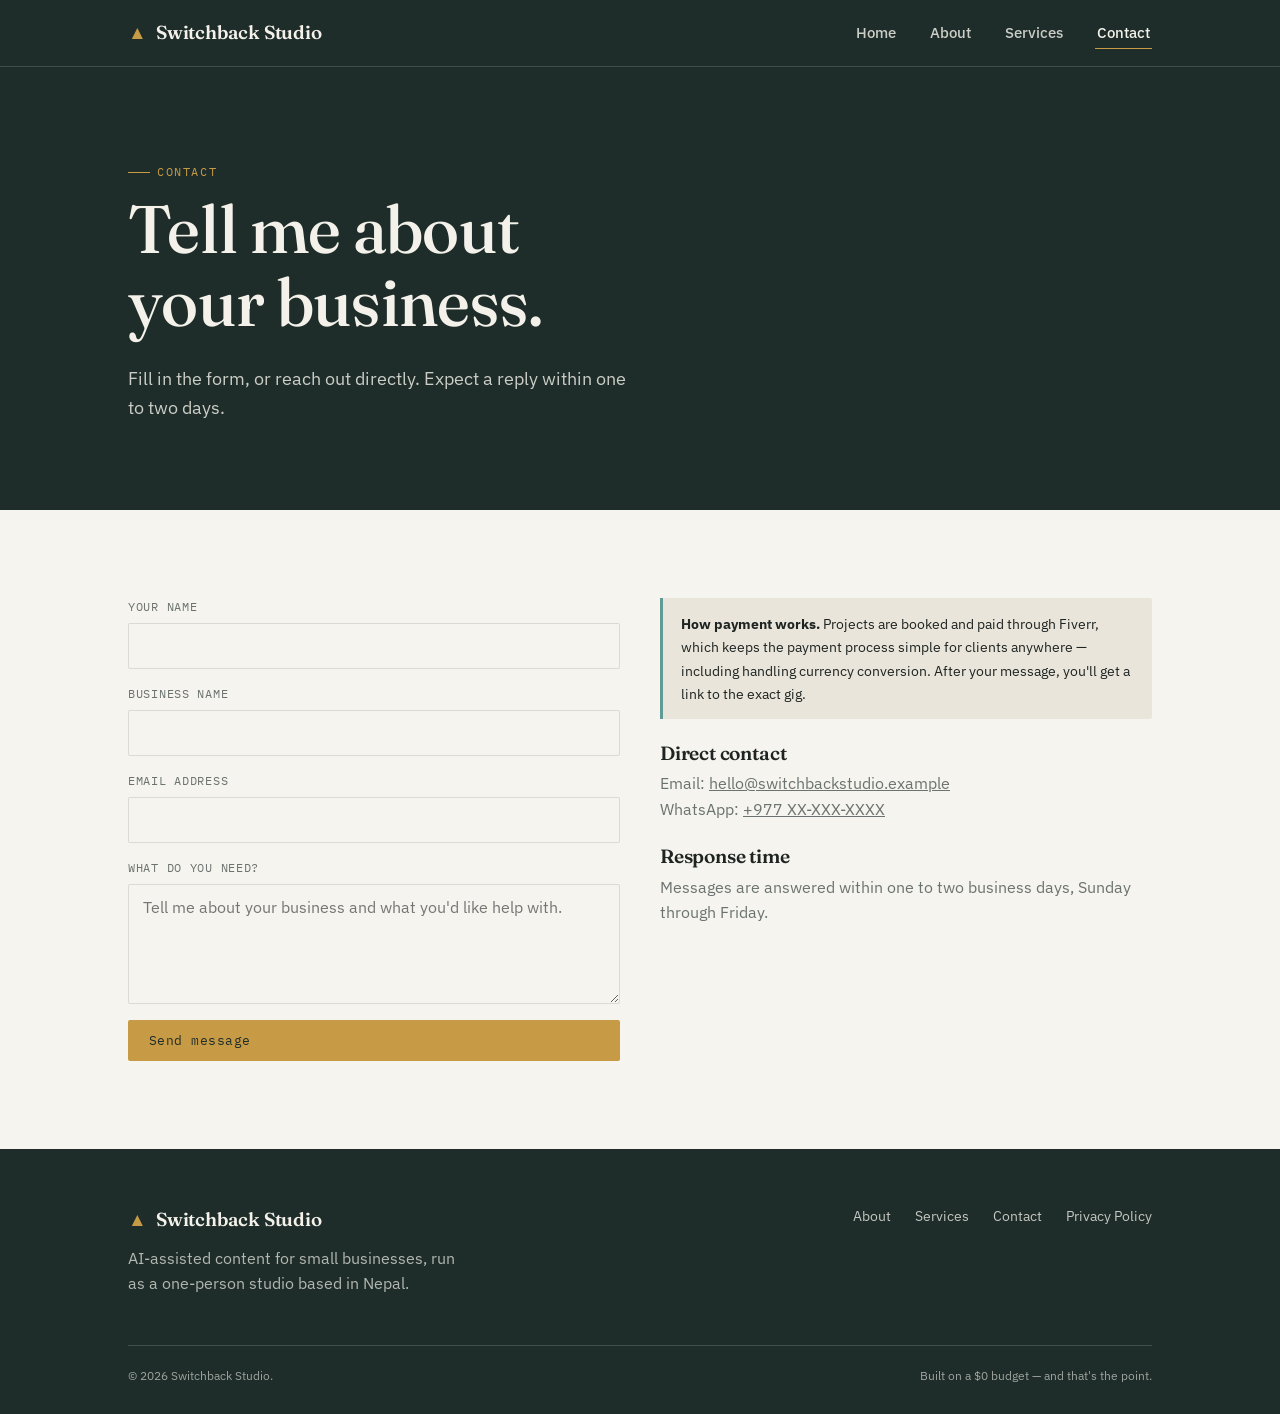
==== contact.html @ 85f3b427 "Add files via upload" ====
<!doctype html>
<html lang="en">
<head>
<meta charset="UTF-8">
<meta name="viewport" content="width=device-width, initial-scale=1">
<title>Contact — Switchback Studio</title>
<meta name="description" content="Get in touch with Switchback Studio about a Content Basecamp or Caption Sprint.">
<link rel="stylesheet" href="style.css">
</head>
<body>

<header class="site">
  <nav class="nav">
    <a href="index.html" class="brand"><span class="mark">▲</span> Switchback Studio</a>
    <button class="nav-toggle" aria-label="Open menu" aria-expanded="false">☰</button>
    <ul class="nav-links">
      <li><a href="index.html">Home</a></li>
      <li><a href="about.html">About</a></li>
      <li><a href="services.html">Services</a></li>
      <li><a href="contact.html" aria-current="page">Contact</a></li>
    </ul>
  </nav>
</header>

<section class="hero" style="padding-bottom:70px;">
  <div class="wrap">
    <p class="eyebrow">Contact</p>
    <h1>Tell me about<br>your business.</h1>
    <p class="lead">Fill in the form, or reach out directly. Expect a reply within one to two days.</p>
  </div>
</section>

<section>
  <div class="wrap">
    <div class="grid-2">
      <div>
        <!--
          STEP-BY-STEP TO MAKE THIS FORM WORK (free, no code):
          1. Go to formspree.io and create a free account.
          2. Click "New Form", name it "Switchback contact", copy the
             endpoint URL it gives you (looks like
             https://formspree.io/f/xxxxxxxx).
          3. Replace YOUR_FORM_ID below with the part after /f/.
          4. Save and re-upload this file. Submissions will arrive at
             the email you signed up with — no server needed.
        -->
        <form class="stack" action="https://formspree.io/f/YOUR_FORM_ID" method="POST">
          <div class="field">
            <label for="name">Your name</label>
            <input type="text" id="name" name="name" required>
          </div>
          <div class="field">
            <label for="business">Business name</label>
            <input type="text" id="business" name="business">
          </div>
          <div class="field">
            <label for="cemail">Email address</label>
            <input type="email" id="cemail" name="email" required>
          </div>
          <div class="field">
            <label for="msg">What do you need?</label>
            <textarea id="msg" name="message" placeholder="Tell me about your business and what you'd like help with." required></textarea>
          </div>
          <button type="submit" class="btn btn-primary">Send message</button>
        </form>
      </div>
      <div>
        <div class="note-box" style="margin-bottom:24px;">
          <strong>How payment works.</strong> Projects are booked and paid through Fiverr, which keeps the payment process simple for clients anywhere — including handling currency conversion. After your message, you'll get a link to the exact gig.
        </div>
        <h3>Direct contact</h3>
        <p class="muted">Email: <a href="mailto:hello@switchbackstudio.example">hello@switchbackstudio.example</a><br>
        WhatsApp: <a href="https://wa.me/977XXXXXXXXX">+977 XX-XXX-XXXX</a></p>
        <h3 style="margin-top:24px;">Response time</h3>
        <p class="muted">Messages are answered within one to two business days, Sunday through Friday.</p>
      </div>
    </div>
  </div>
</section>

<footer class="site">
  <div class="wrap">
    <div class="foot-grid">
      <div>
        <p class="brand" style="margin-bottom:10px;"><span class="mark">▲</span> Switchback Studio</p>
        <p class="muted" style="max-width:34ch; color:var(--snow); opacity:.7;">AI-assisted content for small businesses, run as a one-person studio based in Nepal.</p>
      </div>
      <ul class="foot-links">
        <li><a href="about.html">About</a></li>
        <li><a href="services.html">Services</a></li>
        <li><a href="contact.html">Contact</a></li>
        <li><a href="privacy.html">Privacy Policy</a></li>
      </ul>
    </div>
    <div class="foot-bottom">
      <span>© 2026 Switchback Studio.</span>
      <span>Built on a $0 budget — and that's the point.</span>
    </div>
  </div>
</footer>

<script src="script.js"></script>
</body>
</html>
---- style.css ----
/* ============================================================
   SWITCHBACK STUDIO — shared stylesheet
   Token system:
   Color   — Spruce #1E2D2A (dark) / Fog #E9E5DA / Paper #F6F4EE /
             Glacier #5E9C95 / Brass #C79A45 / Mist #6B7370 / Snow #F3F1EA
   Type    — Display: Fraunces (serif, optical) · Body: IBM Plex Sans ·
             Utility/labels: IBM Plex Mono
   Motif   — the "elevation line": a thin trail-profile rule used as
             section divider, process tracker, and hero backdrop.
   ============================================================ */

@import url('https://fonts.googleapis.com/css2?family=Fraunces:ital,opsz,wght@0,9..144,300;0,9..144,500;0,9..144,600;1,9..144,500&family=IBM+Plex+Sans:wght@400;500;600&family=IBM+Plex+Mono:wght@400;500&display=swap');

:root{
  --spruce:#1E2D2A;
  --spruce-soft:#28403A;
  --fog:#E9E5DA;
  --paper:#F6F4EE;
  --glacier:#5E9C95;
  --brass:#C79A45;
  --mist:#6B7370;
  --snow:#F3F1EA;
  --ink:#1E2422;
  --line:rgba(30,36,34,0.12);
  --line-dark:rgba(243,241,234,0.16);
  --radius:2px;
  --maxw:1080px;
}

*,*::before,*::after{box-sizing:border-box;}
html{scroll-behavior:smooth;}
body{
  margin:0;
  font-family:'IBM Plex Sans',system-ui,sans-serif;
  color:var(--ink);
  background:var(--paper);
  line-height:1.6;
  -webkit-font-smoothing:antialiased;
}
h1,h2,h3{
  font-family:'Fraunces',serif;
  font-weight:600;
  line-height:1.08;
  margin:0 0 .4em;
  letter-spacing:-.01em;
}
h1{font-size:clamp(2.4rem,5.5vw,4.2rem); font-weight:500;}
h2{font-size:clamp(1.7rem,3.4vw,2.5rem);}
h3{font-size:1.2rem; font-weight:600;}
p{margin:0 0 1em; color:var(--ink);}
a{color:inherit;}
.eyebrow{
  font-family:'IBM Plex Mono',monospace;
  font-size:.72rem;
  letter-spacing:.14em;
  text-transform:uppercase;
  color:var(--brass);
  display:flex;
  align-items:center;
  gap:.6em;
  margin-bottom:1em;
}
.eyebrow::before{content:"";width:22px;height:1px;background:var(--brass);display:inline-block;}
.muted{color:var(--mist);}
.wrap{max-width:var(--maxw); margin:0 auto; padding:0 28px;}
section{padding:88px 0;}
@media(max-width:700px){section{padding:56px 0;}}

img{max-width:100%;display:block;}
.visually-hidden{position:absolute;width:1px;height:1px;overflow:hidden;clip:rect(0 0 0 0);}

/* ---------- Buttons ---------- */
.btn{
  display:inline-flex;
  align-items:center;
  gap:.5em;
  font-family:'IBM Plex Mono',monospace;
  font-size:.82rem;
  letter-spacing:.04em;
  text-decoration:none;
  padding:.85em 1.5em;
  border-radius:var(--radius);
  border:1px solid transparent;
  cursor:pointer;
  transition:transform .15s ease, background .15s ease, color .15s ease, border-color .15s ease;
}
.btn:hover{transform:translateY(-1px);}
.btn-primary{background:var(--brass); color:var(--spruce);}
.btn-primary:hover{background:#d6a957;}
.btn-ghost-dark{border-color:var(--line-dark); color:var(--snow);}
.btn-ghost-dark:hover{background:rgba(243,241,234,0.08);}
.btn-ghost-light{border-color:var(--line); color:var(--ink);}
.btn-ghost-light:hover{background:rgba(30,36,34,0.05);}

/* ---------- Nav ---------- */
header.site{
  background:var(--spruce);
  color:var(--snow);
  position:sticky; top:0; z-index:50;
  border-bottom:1px solid var(--line-dark);
}
.nav{
  display:flex; align-items:center; justify-content:space-between;
  padding:18px 28px; max-width:var(--maxw); margin:0 auto;
}
.brand{
  font-family:'Fraunces',serif; font-weight:600; font-size:1.18rem;
  color:var(--snow); text-decoration:none; letter-spacing:-.01em;
  display:flex; align-items:center; gap:.5em;
}
.brand .mark{color:var(--brass);}
.nav-links{display:flex; gap:30px; list-style:none; margin:0; padding:0; align-items:center;}
.nav-links a{
  text-decoration:none; color:var(--snow); opacity:.82;
  font-size:.92rem; font-weight:500;
  padding:6px 2px; border-bottom:1px solid transparent;
  transition:opacity .15s ease, border-color .15s ease;
}
.nav-links a:hover,.nav-links a[aria-current="page"]{opacity:1; border-color:var(--brass);}
.nav-toggle{display:none; background:none; border:0; color:var(--snow); font-size:1.5rem; cursor:pointer;}
@media(max-width:760px){
  .nav-toggle{display:block;}
  .nav-links{
    position:absolute; top:100%; left:0; right:0; background:var(--spruce);
    flex-direction:column; align-items:flex-start; gap:0;
    max-height:0; overflow:hidden; transition:max-height .25s ease;
    border-bottom:1px solid var(--line-dark);
  }
  .nav-links.open{max-height:320px;}
  .nav-links li{width:100%;}
  .nav-links a{display:block; padding:14px 28px; width:100%;}
}

/* ---------- Hero ---------- */
.hero{
  background:var(--spruce); color:var(--snow);
  padding:96px 0 0; position:relative; overflow:hidden;
}
.hero .wrap{position:relative; z-index:2;}
.hero-grid{display:grid; grid-template-columns:1.3fr .9fr; gap:48px; align-items:end; padding-bottom:64px;}
.hero p.lead{font-size:1.12rem; color:var(--snow); opacity:.82; max-width:46ch;}
.hero-cta{display:flex; gap:14px; margin-top:30px; flex-wrap:wrap;}
.hero-aside{
  font-family:'IBM Plex Mono',monospace; font-size:.82rem; color:var(--snow); opacity:.75;
  border-left:1px solid var(--line-dark); padding-left:20px;
}
.hero-aside dt{color:var(--brass); margin-top:14px;}
.hero-aside dt:first-child{margin-top:0;}
.hero-aside dd{margin:2px 0 0; opacity:.85;}
@media(max-width:760px){.hero-grid{grid-template-columns:1fr;} .hero-aside{border-left:0; border-top:1px solid var(--line-dark); padding-left:0; padding-top:20px;}}

/* elevation line signature */
.elevation{display:block; width:100%; height:auto;}
.elevation path{fill:none; stroke:var(--brass); stroke-width:1.4; opacity:.9;}
.elevation .fill{fill:url(#gradElev); stroke:none; opacity:.5;}
.elevation circle{fill:var(--paper); stroke:var(--brass); stroke-width:1.6;}
.elevation text{font-family:'IBM Plex Mono',monospace; font-size:9px; fill:var(--snow); opacity:.7; letter-spacing:.06em;}

/* ---------- Sections / cards ---------- */
.section-alt{background:var(--fog);}
.section-head{max-width:60ch; margin-bottom:48px;}
.grid-3{display:grid; grid-template-columns:repeat(3,1fr); gap:28px;}
.grid-2{display:grid; grid-template-columns:1fr 1fr; gap:40px;}
@media(max-width:760px){.grid-3{grid-template-columns:1fr;} .grid-2{grid-template-columns:1fr;}}
.card{
  background:var(--paper); border:1px solid var(--line); border-radius:var(--radius);
  padding:28px 26px;
}
.section-alt .card{background:var(--snow);}
.card .num{
  font-family:'IBM Plex Mono',monospace; font-size:.74rem; color:var(--glacier);
  letter-spacing:.1em; display:block; margin-bottom:10px;
}

/* ---------- Process / waypoint tracker (signature, reused) ---------- */
.waypoints{display:grid; grid-template-columns:repeat(3,1fr); gap:0; position:relative; margin-top:20px;}
.waypoints::before{
  content:""; position:absolute; top:13px; left:6%; right:6%; height:1px;
  background:repeating-linear-gradient(90deg, var(--mist) 0 6px, transparent 6px 12px);
}
.waypoint{position:relative; padding-top:40px; padding-right:20px;}
.waypoint::before{
  content:""; position:absolute; top:6px; left:0; width:14px; height:14px;
  border-radius:50%; background:var(--paper); border:2px solid var(--brass);
}
.waypoint .label{font-family:'IBM Plex Mono',monospace; font-size:.72rem; letter-spacing:.08em; color:var(--brass); text-transform:uppercase;}
@media(max-width:700px){.waypoints{grid-template-columns:1fr; gap:26px;} .waypoints::before{display:none;}}

/* ---------- Pricing / offer block ---------- */
.offer{
  background:var(--spruce); color:var(--snow);
  border-radius:var(--radius); padding:40px;
  display:grid; grid-template-columns:1.1fr .9fr; gap:36px; align-items:center;
}
.offer .price{font-family:'Fraunces',serif; font-size:2.6rem; color:var(--brass);}
.offer ul{list-style:none; padding:0; margin:18px 0; font-size:.95rem; opacity:.9;}
.offer li{padding:6px 0; border-top:1px solid var(--line-dark);}
.offer li:first-child{border-top:0;}
@media(max-width:760px){.offer{grid-template-columns:1fr;}}

/* ---------- Forms ---------- */
form.stack{display:flex; flex-direction:column; gap:16px; max-width:520px;}
label{font-family:'IBM Plex Mono',monospace; font-size:.74rem; letter-spacing:.06em; text-transform:uppercase; color:var(--mist);}
input,textarea,select{
  font-family:'IBM Plex Sans',sans-serif; font-size:.98rem;
  padding:12px 14px; border:1px solid var(--line); border-radius:var(--radius);
  background:var(--paper); color:var(--ink); width:100%;
}
textarea{resize:vertical; min-height:120px;}
input:focus,textarea:focus,select:focus{outline:2px solid var(--glacier); outline-offset:1px;}
.field{display:flex; flex-direction:column; gap:6px;}
.note-box{
  border-left:3px solid var(--glacier); background:var(--fog);
  padding:14px 18px; font-size:.9rem; color:var(--ink); border-radius:0 var(--radius) var(--radius) 0;
}

/* ---------- Footer ---------- */
footer.site{background:var(--spruce); color:var(--snow); padding:56px 0 28px; margin-top:0;}
.foot-grid{display:flex; justify-content:space-between; gap:28px; flex-wrap:wrap; padding-bottom:32px; border-bottom:1px solid var(--line-dark);}
.foot-links{display:flex; gap:24px; list-style:none; padding:0; margin:0; font-size:.88rem;}
.foot-links a{text-decoration:none; opacity:.78;}
.foot-links a:hover{opacity:1;}
.foot-bottom{display:flex; justify-content:space-between; align-items:center; padding-top:20px; font-size:.78rem; opacity:.6; flex-wrap:wrap; gap:10px;}
.foot-bottom a{text-decoration:underline;}

/* ---------- Misc page bits ---------- */
.kicker-list{list-style:none; padding:0; margin:0; display:flex; flex-direction:column; gap:0;}
.kicker-list li{padding:18px 0; border-top:1px solid var(--line); display:grid; grid-template-columns:140px 1fr; gap:20px;}
.kicker-list li:last-child{border-bottom:1px solid var(--line);}
.kicker-list .tag{font-family:'IBM Plex Mono',monospace; font-size:.74rem; color:var(--glacier); text-transform:uppercase; letter-spacing:.06em;}
@media(max-width:600px){.kicker-list li{grid-template-columns:1fr; gap:4px;}}

.callout-band{background:var(--glacier); color:var(--spruce);}
.callout-band h2{color:var(--spruce);}
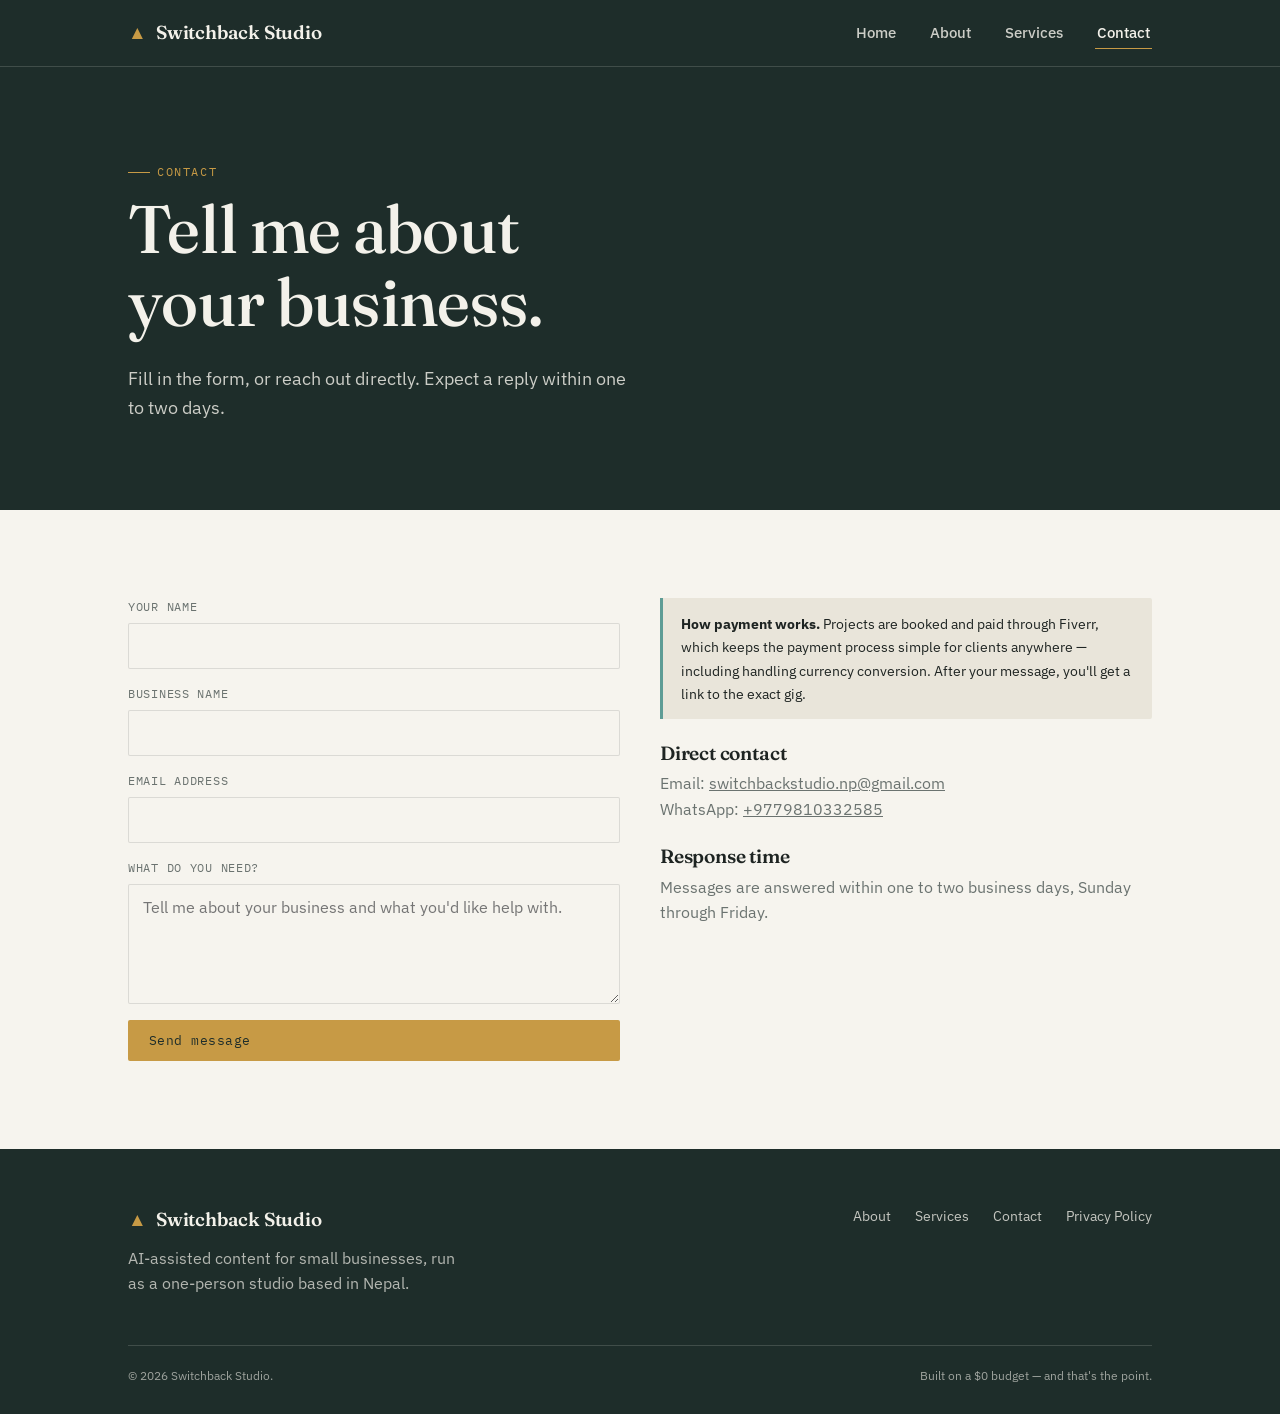
==== commit ea9d76e5: "connect forms" ====
--- a/contact.html
+++ b/contact.html
@@ -44,7 +44,7 @@
           4. Save and re-upload this file. Submissions will arrive at
              the email you signed up with — no server needed.
         -->
-        <form class="stack" action="https://formspree.io/f/YOUR_FORM_ID" method="POST">
+        <form class="stack" action="https://formspree.io/f/mvzjpozb" method="POST">
           <div class="field">
             <label for="name">Your name</label>
             <input type="text" id="name" name="name" required>
@@ -69,8 +69,8 @@
           <strong>How payment works.</strong> Projects are booked and paid through Fiverr, which keeps the payment process simple for clients anywhere — including handling currency conversion. After your message, you'll get a link to the exact gig.
         </div>
         <h3>Direct contact</h3>
-        <p class="muted">Email: <a href="mailto:hello@switchbackstudio.example">hello@switchbackstudio.example</a><br>
-        WhatsApp: <a href="https://wa.me/977XXXXXXXXX">+977 XX-XXX-XXXX</a></p>
+        <p class="muted">Email: <a href="mailto:switchbackstudio.np@gmail.com">switchbackstudio.np@gmail.com</a><br>
+        WhatsApp: <a href="https://wa.me/9779810332585">+9779810332585</a></p>
         <h3 style="margin-top:24px;">Response time</h3>
         <p class="muted">Messages are answered within one to two business days, Sunday through Friday.</p>
       </div>
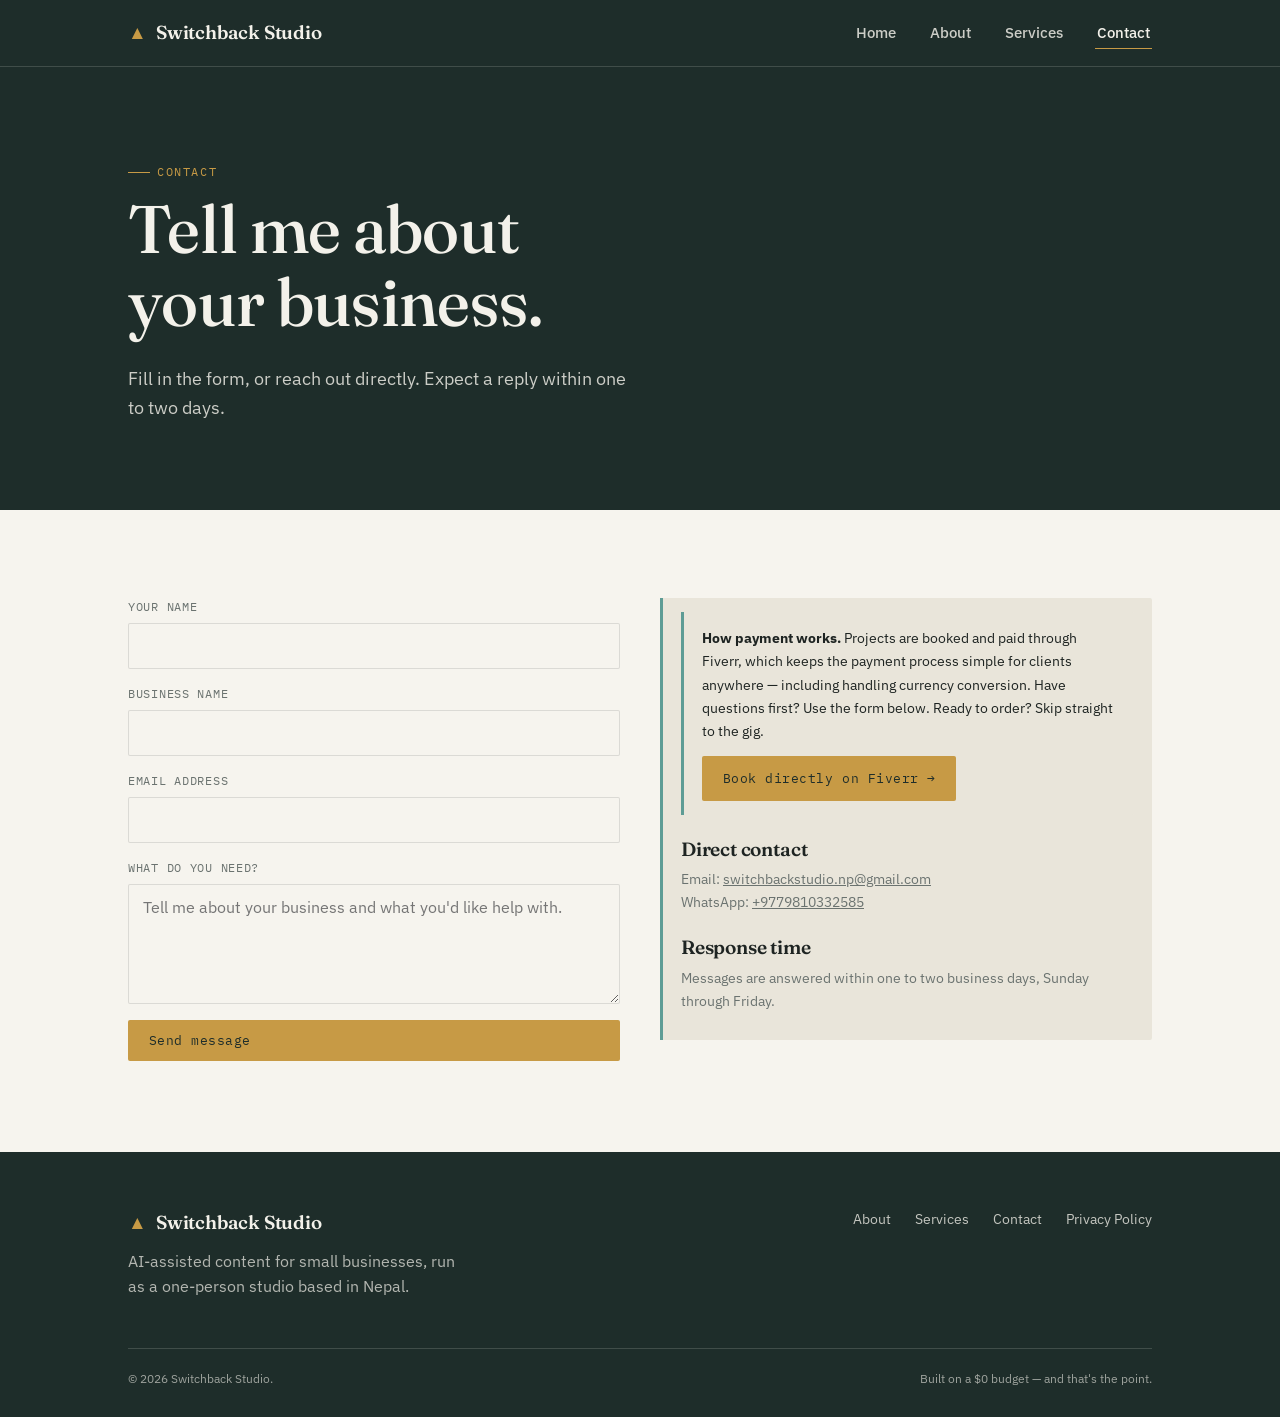
==== commit 0e3831ee: "connect forms" ====
--- a/contact.html
+++ b/contact.html
@@ -66,8 +66,12 @@
       </div>
       <div>
         <div class="note-box" style="margin-bottom:24px;">
-          <strong>How payment works.</strong> Projects are booked and paid through Fiverr, which keeps the payment process simple for clients anywhere — including handling currency conversion. After your message, you'll get a link to the exact gig.
-        </div>
+          <div class="note-box" style="margin-bottom:24px;">
+              <strong>How payment works.</strong> Projects are booked and paid through Fiverr, which keeps the payment process simple for clients anywhere — including handling currency conversion. Have questions first? Use the form below. Ready to order? Skip straight to the gig.
+                <div style="margin-top:14px;">
+                    <a href="https://www.fiverr.com/s/DB4j5BV" class="btn btn-primary">Book directly on Fiverr →</a>
+                      </div>
+                      </div>
         <h3>Direct contact</h3>
         <p class="muted">Email: <a href="mailto:switchbackstudio.np@gmail.com">switchbackstudio.np@gmail.com</a><br>
         WhatsApp: <a href="https://wa.me/9779810332585">+9779810332585</a></p>
